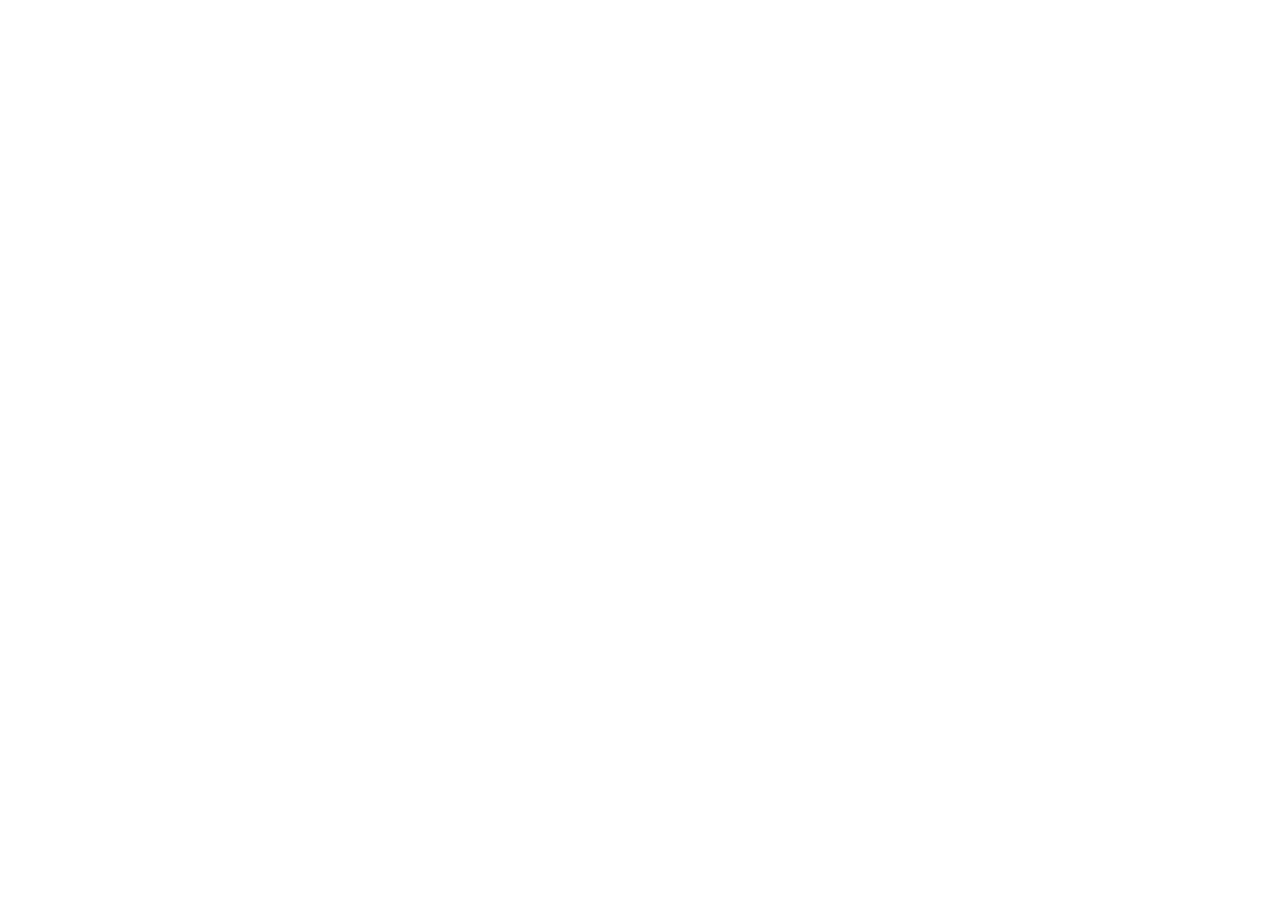
==== calpulli/index.html @ c4f546a7 "Publicar sitio estático compilado" ====
<!doctype html><html lang="es-MX"><head><meta charset="UTF-8"><meta name="viewport" content="width=device-width,initial-scale=1"><meta name="description" content="Conoce el concepto y las funciones previstas de UPIICSA Calpulli."><meta name="robots" content="noindex,nofollow"><title>Conoce Calpulli · UPIICSA Calpulli</title></head><body><div id="app"></div><script type="module" src="../src/main.js"></script></body></html>
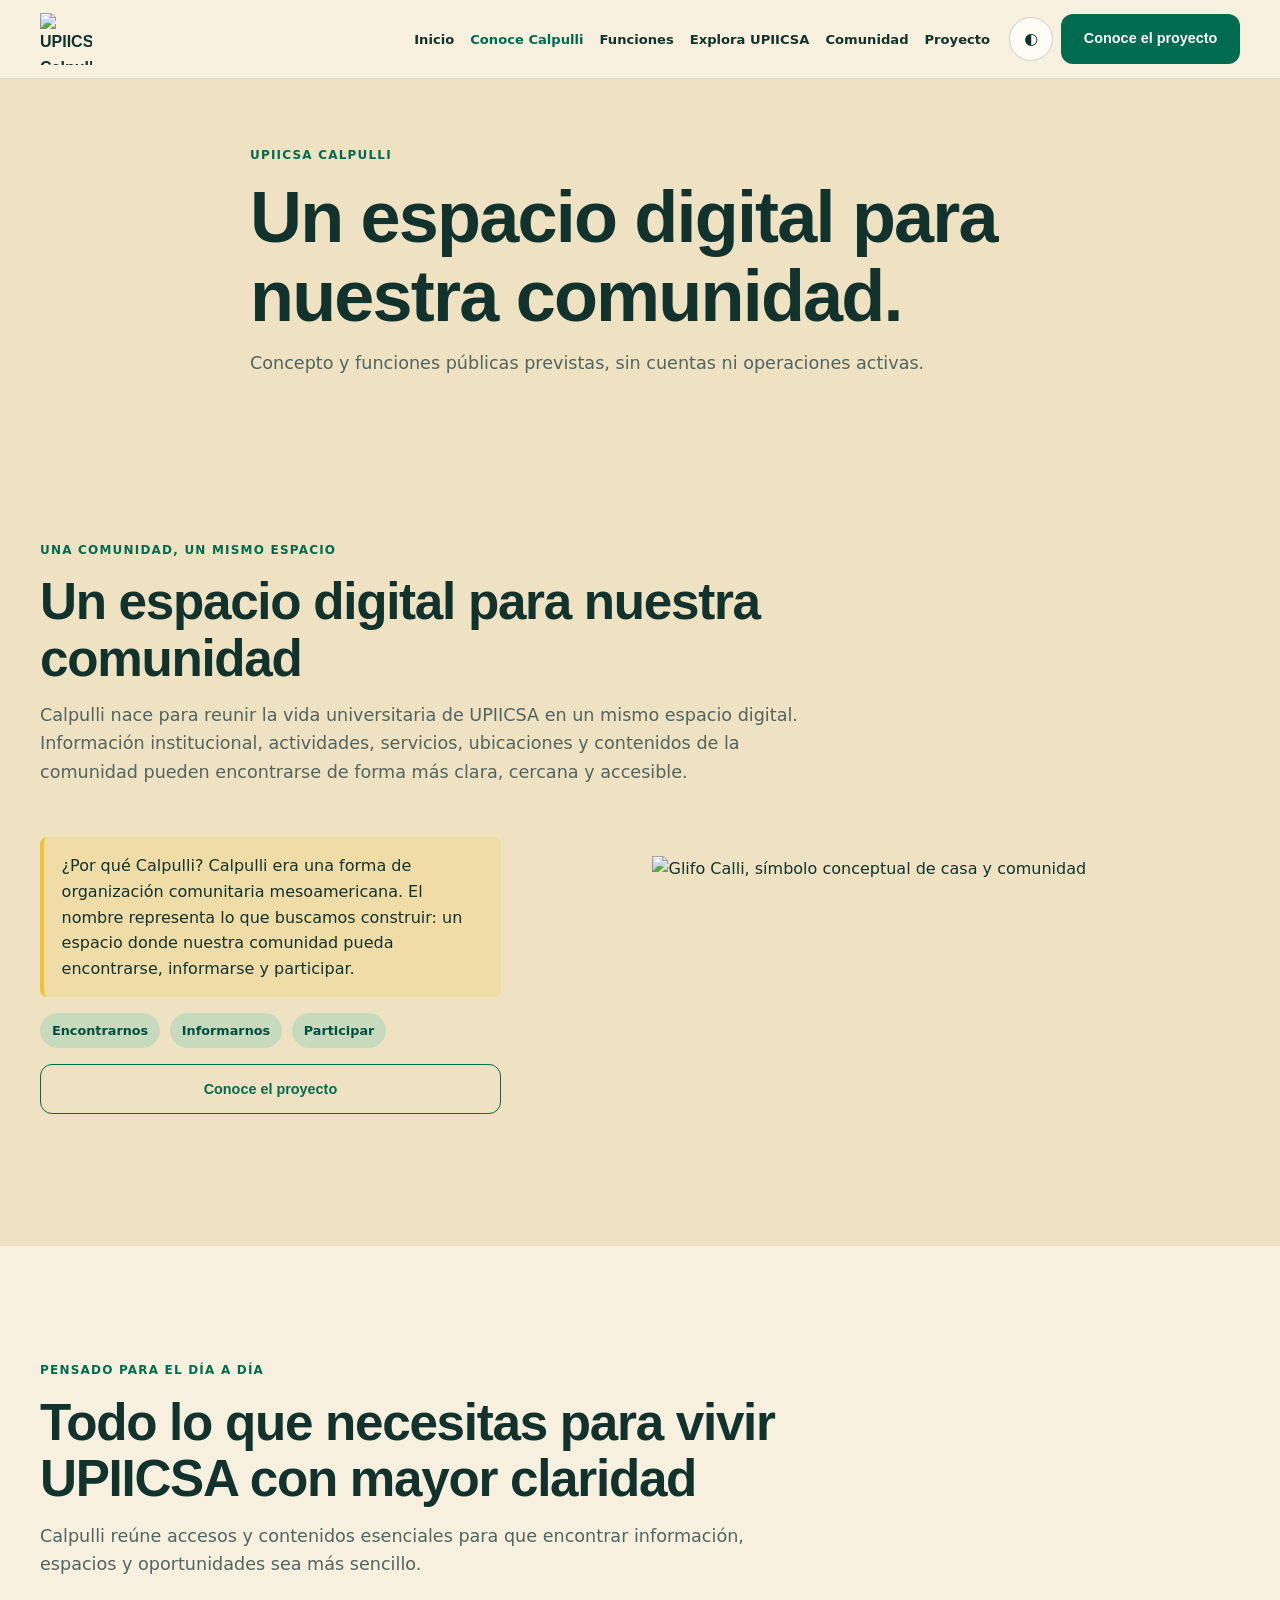
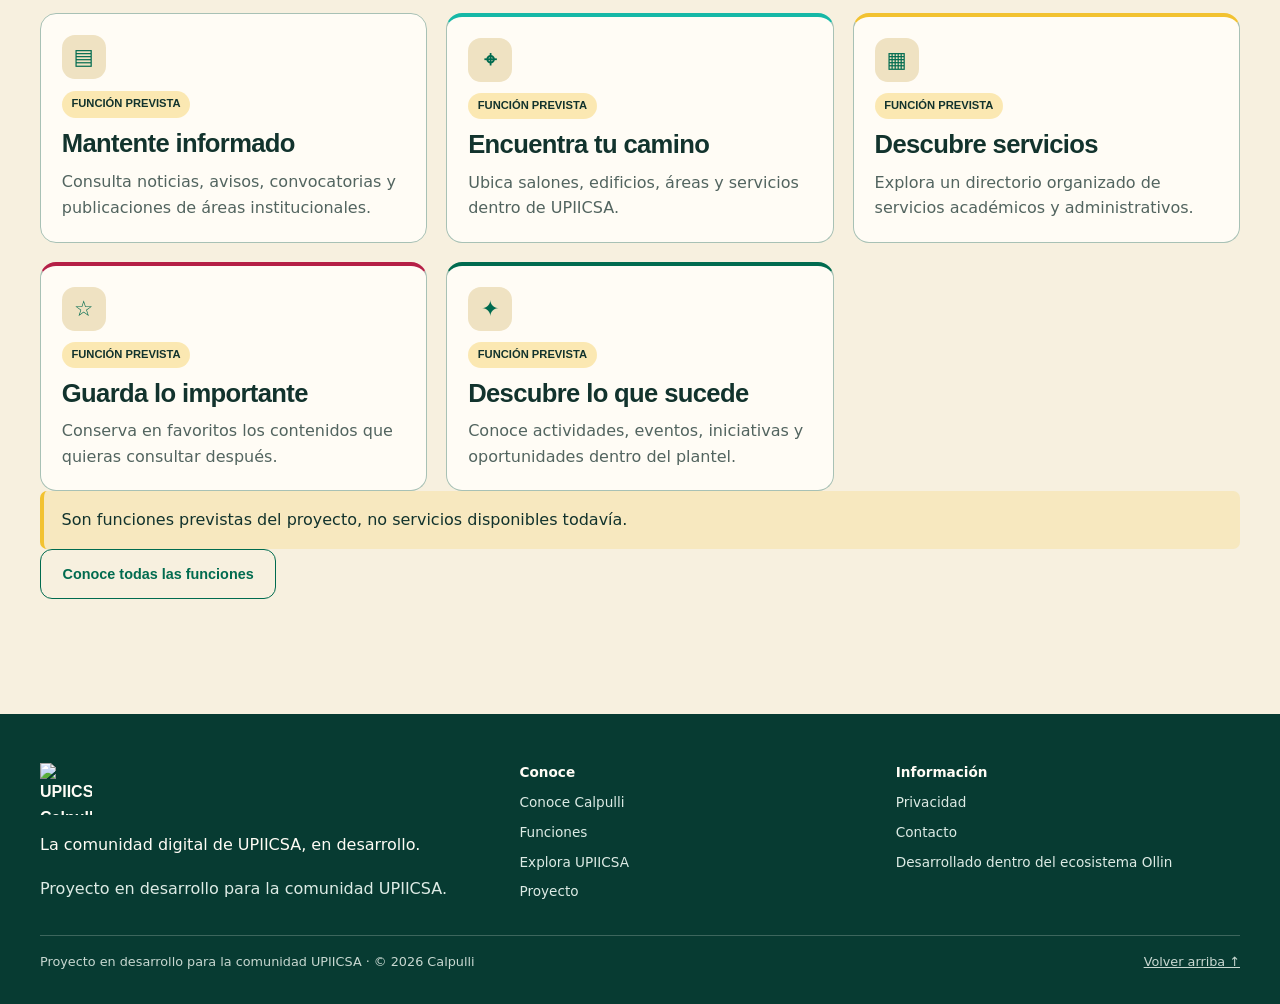
==== commit 3f4212c8: "Usar el logotipo de Calpulli como icono" ====
--- a/calpulli/index.html
+++ b/calpulli/index.html
@@ -1 +1,14 @@
-<!doctype html><html lang="es-MX"><head><meta charset="UTF-8"><meta name="viewport" content="width=device-width,initial-scale=1"><meta name="description" content="Conoce el concepto y las funciones previstas de UPIICSA Calpulli."><meta name="robots" content="noindex,nofollow"><title>Conoce Calpulli · UPIICSA Calpulli</title></head><body><div id="app"></div><script type="module" src="../src/main.js"></script></body></html>
+<!doctype html>
+<html lang="es-MX">
+  <head>
+    <meta charset="UTF-8">
+    <meta name="viewport" content="width=device-width,initial-scale=1">
+    <meta name="description" content="Conoce el concepto y las funciones previstas de UPIICSA Calpulli.">
+    <meta name="robots" content="noindex,nofollow">
+    <link rel="icon" type="image/png" sizes="512x512" href="../src/assets/brand/logo.png">
+    <link rel="apple-touch-icon" href="../src/assets/brand/logo.png">
+    <link rel="manifest" href="../public/site.webmanifest">
+    <title>Conoce Calpulli · UPIICSA Calpulli</title>
+  </head>
+  <body><div id="app"></div><script type="module" src="../src/main.js"></script></body>
+</html>
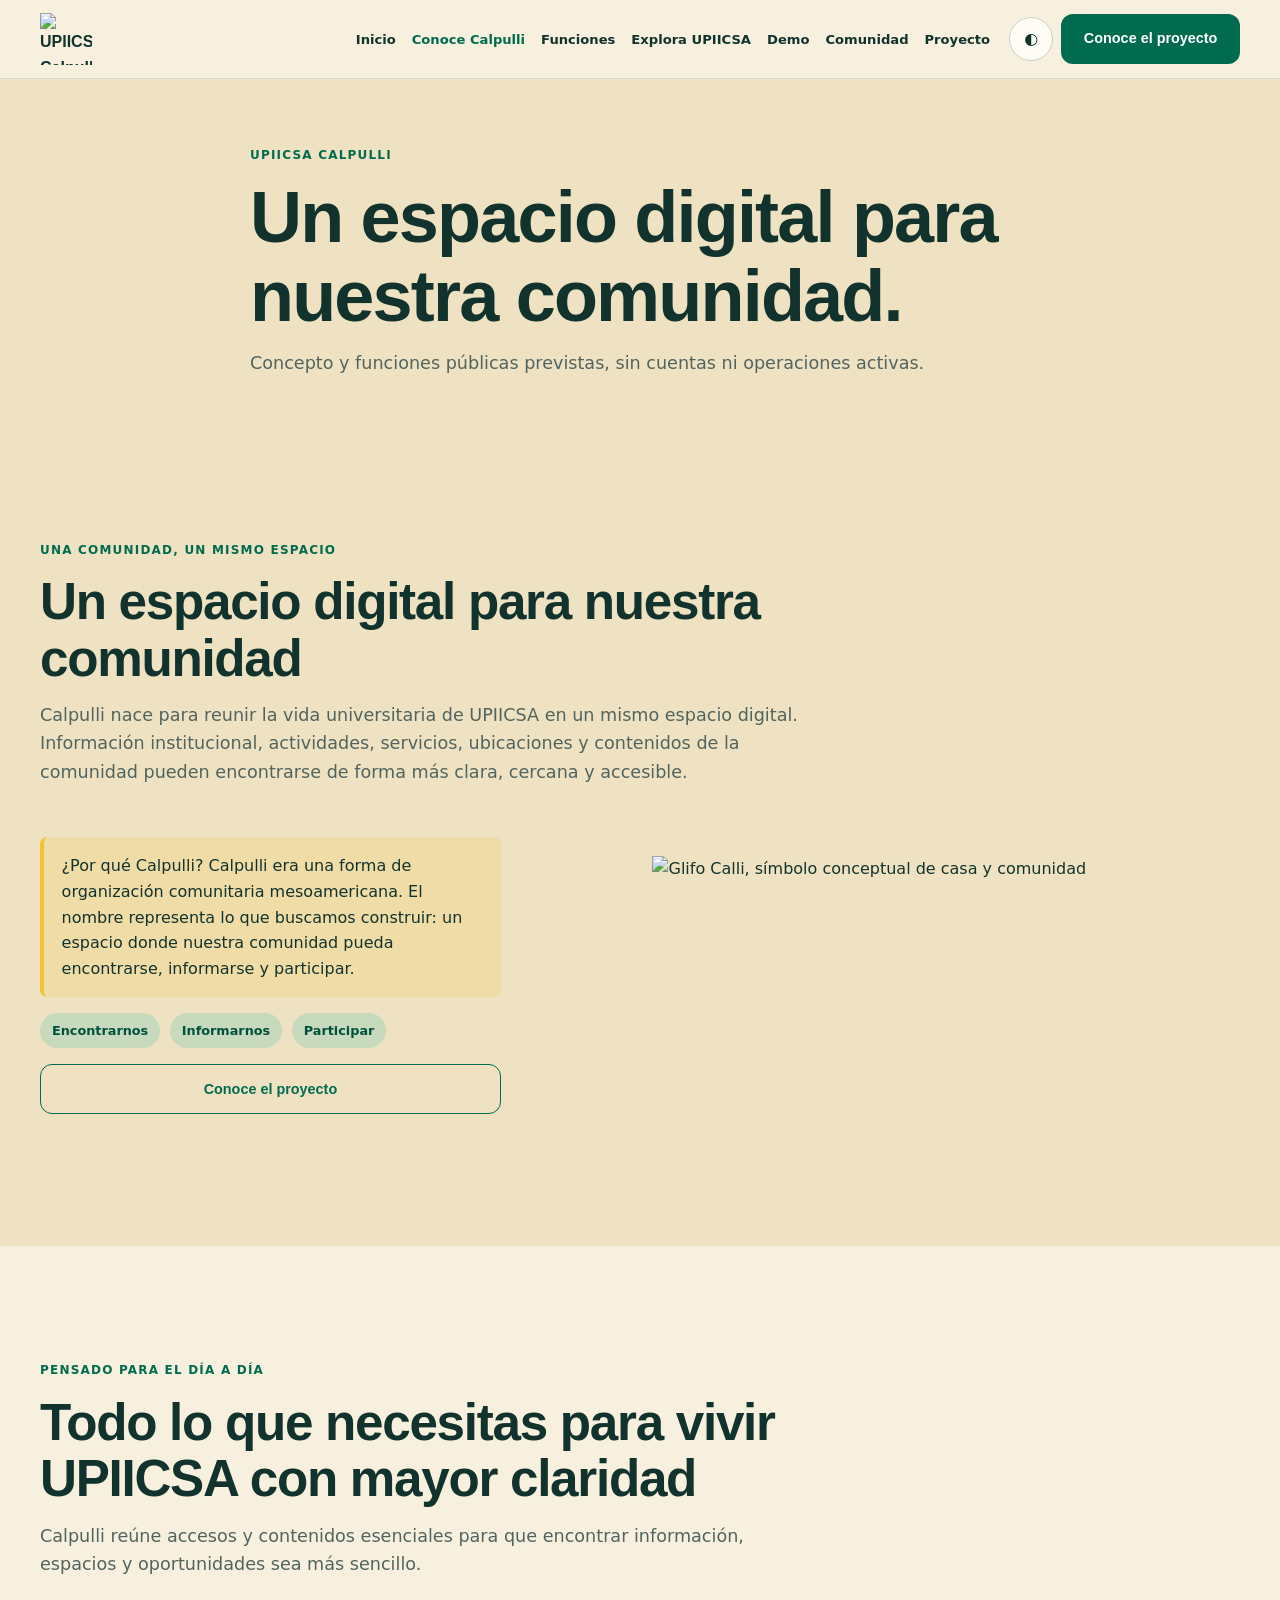
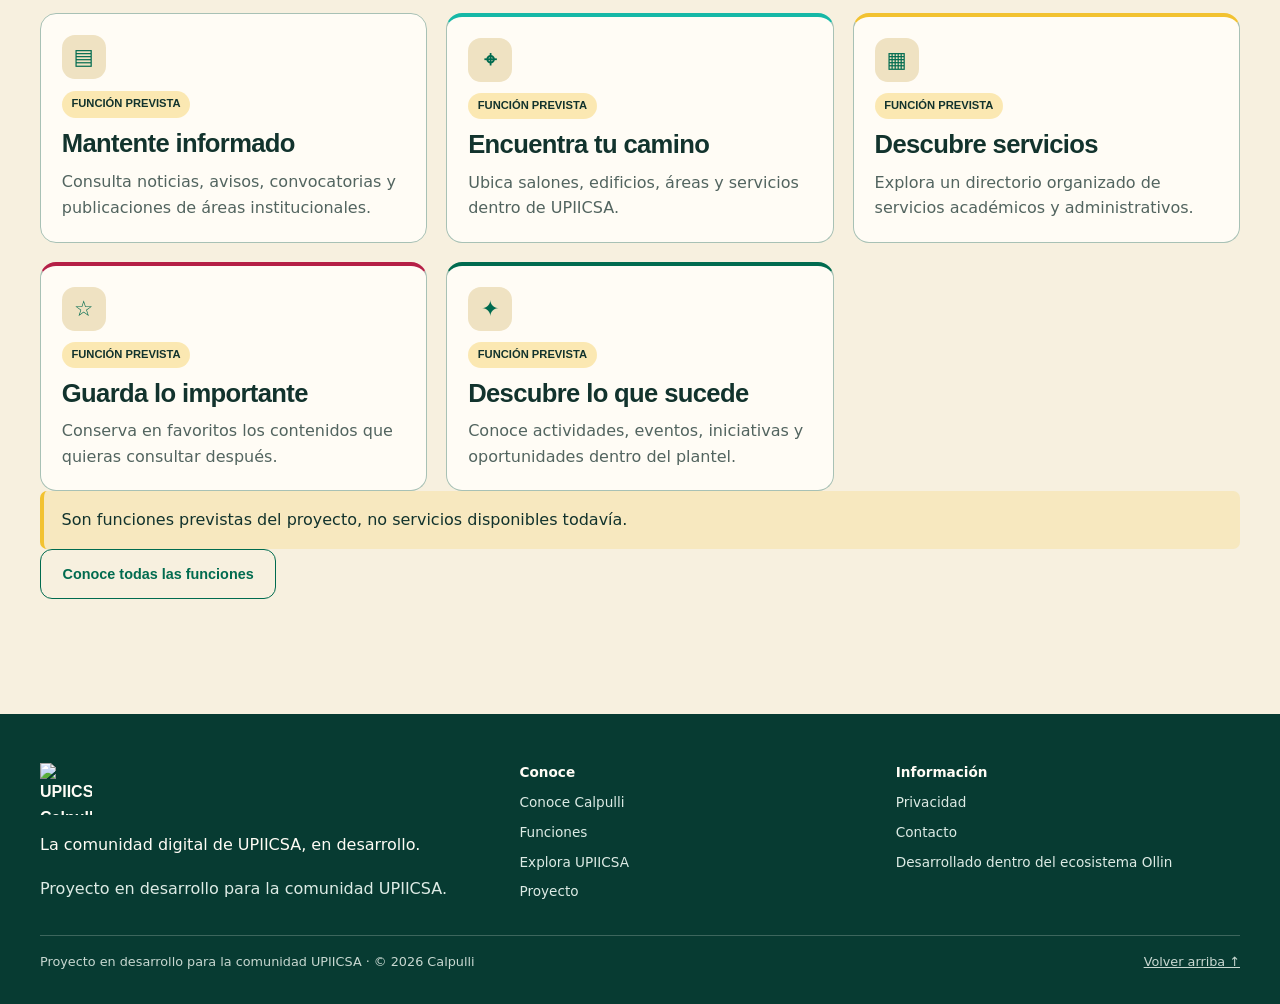
==== commit 0b5b87a2: "Actualizar sitio: demo con módulos compartidos en components/services Co-Authored-By: Claude Sonnet " ====
--- a/calpulli/index.html
+++ b/calpulli/index.html
@@ -1,14 +1 @@
-<!doctype html>
-<html lang="es-MX">
-  <head>
-    <meta charset="UTF-8">
-    <meta name="viewport" content="width=device-width,initial-scale=1">
-    <meta name="description" content="Conoce el concepto y las funciones previstas de UPIICSA Calpulli.">
-    <meta name="robots" content="noindex,nofollow">
-    <link rel="icon" type="image/png" sizes="512x512" href="../src/assets/brand/logo.png">
-    <link rel="apple-touch-icon" href="../src/assets/brand/logo.png">
-    <link rel="manifest" href="../public/site.webmanifest">
-    <title>Conoce Calpulli · UPIICSA Calpulli</title>
-  </head>
-  <body><div id="app"></div><script type="module" src="../src/main.js"></script></body>
-</html>
+<!doctype html><html lang="es-MX"><head><meta charset="UTF-8"><meta name="viewport" content="width=device-width,initial-scale=1"><meta name="description" content="Conoce el concepto y las funciones previstas de UPIICSA Calpulli."><meta name="robots" content="noindex,nofollow"><link rel="icon" type="image/png" sizes="512x512" href="../public/calpulli-icon.png"><link rel="apple-touch-icon" href="../public/calpulli-icon.png"><link rel="manifest" href="../public/site.webmanifest"><title>Conoce Calpulli · UPIICSA Calpulli</title></head><body><div id="app"></div><script type="module" src="../src/main.js"></script></body></html>
